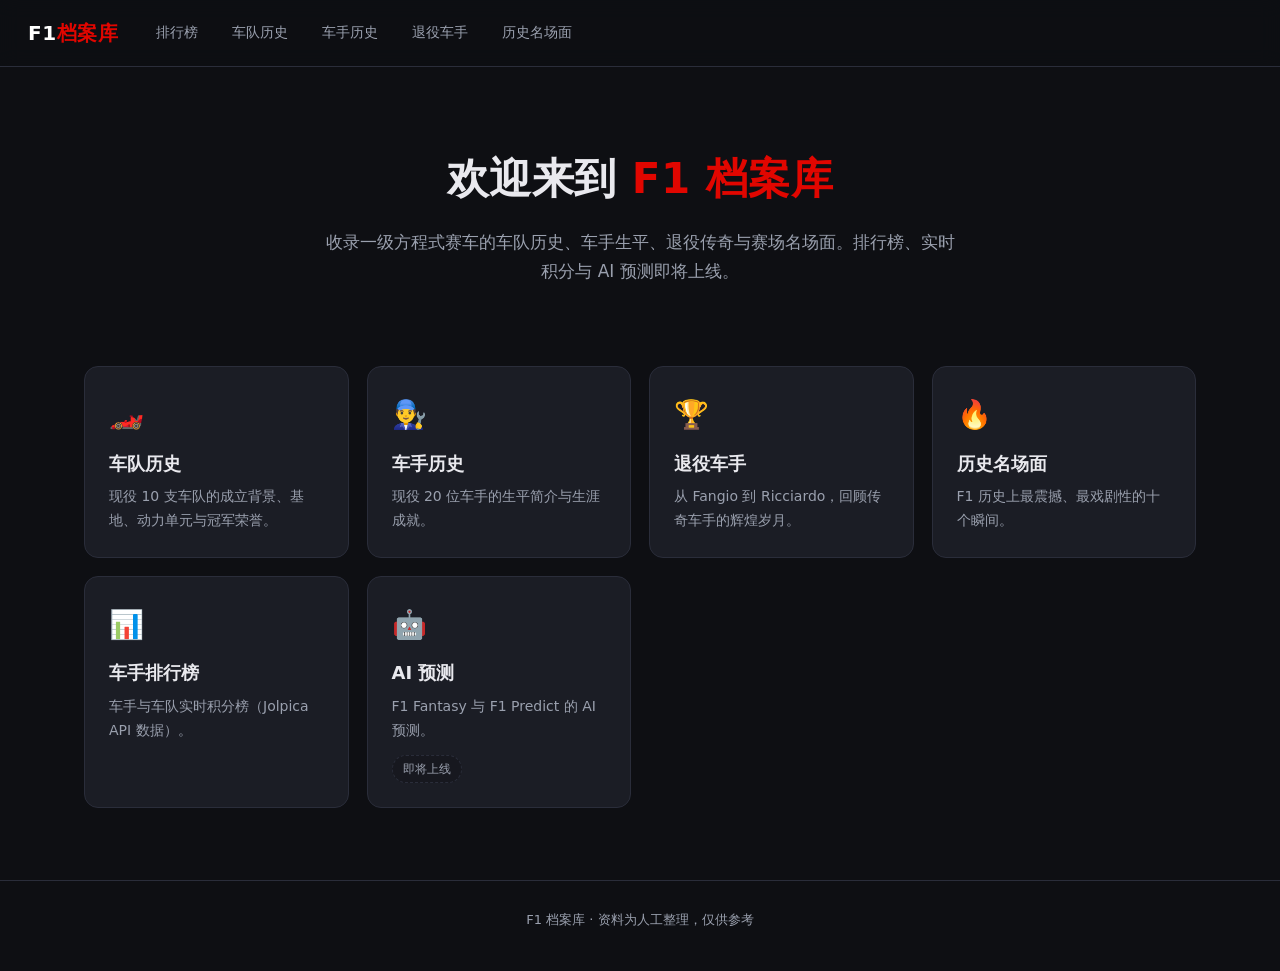
==== index.html @ 52dd03fd "建立 F1 档案库网站：车队/车手历史、退役车手、历史名场面、排行榜与积分 Co-authored-by: Copilot <223556219+Copilot@users.noreply.githu" ====
<!DOCTYPE html>
<html lang="zh-Hant">
<head>
  <meta charset="UTF-8">
  <meta name="viewport" content="width=device-width, initial-scale=1.0">
  <title>F1 档案库</title>
  <link rel="stylesheet" href="css/style.css">
</head>
<body>
  <header class="site-header">
    <a class="brand" href="index.html">F1<span>档案库</span></a>
    <nav class="site-nav">
      <a href="standings.html">排行榜</a>
      <a href="teams.html">车队历史</a>
      <a href="drivers.html">车手历史</a>
      <a href="retired.html">退役车手</a>
      <a href="moments.html">历史名场面</a>
    </nav>
  </header>

  <main>
    <section class="hero">
      <h1>欢迎来到 <span class="red">F1 档案库</span></h1>
      <p>收录一级方程式赛车的车队历史、车手生平、退役传奇与赛场名场面。排行榜、实时积分与 AI 预测即将上线。</p>
    </section>

    <section class="container">
      <div class="home-grid">
        <a class="home-card" href="teams.html">
          <div class="icon">🏎️</div>
          <h3>车队历史</h3>
          <p>现役 10 支车队的成立背景、基地、动力单元与冠军荣誉。</p>
        </a>
        <a class="home-card" href="drivers.html">
          <div class="icon">👨‍🔧</div>
          <h3>车手历史</h3>
          <p>现役 20 位车手的生平简介与生涯成就。</p>
        </a>
        <a class="home-card" href="retired.html">
          <div class="icon">🏆</div>
          <h3>退役车手</h3>
          <p>从 Fangio 到 Ricciardo，回顾传奇车手的辉煌岁月。</p>
        </a>
        <a class="home-card" href="moments.html">
          <div class="icon">🔥</div>
          <h3>历史名场面</h3>
          <p>F1 历史上最震撼、最戏剧性的十个瞬间。</p>
        </a>
        <a class="home-card" href="standings.html">
          <div class="icon">📊</div>
          <h3>车手排行榜</h3>
          <p>车手与车队实时积分榜（Jolpica API 数据）。</p>
        </a>
        <div class="home-card">
          <div class="icon">🤖</div>
          <h3>AI 预测</h3>
          <p>F1 Fantasy 与 F1 Predict 的 AI 预测。</p>
          <span class="soon">即将上线</span>
        </div>
      </div>
    </section>
  </main>

  <footer>F1 档案库 · 资料为人工整理，仅供参考</footer>
</body>
</html>
---- css/style.css ----
/* ============ F1 档案库 —— 全局样式 ============ */
:root {
  --bg: #0e0f13;
  --bg-soft: #17181f;
  --card: #1b1d25;
  --card-hover: #222530;
  --border: #2a2d3a;
  --text: #e9e9ee;
  --text-dim: #9aa0ae;
  --accent: #e10600;      /* F1 红 */
  --accent-soft: rgba(225, 6, 0, 0.12);
  --radius: 14px;
}

* { box-sizing: border-box; margin: 0; padding: 0; }

html { scroll-behavior: smooth; }

body {
  font-family: "Segoe UI", "Microsoft JhengHei", "PingFang TC", "Noto Sans TC", system-ui, sans-serif;
  background: var(--bg);
  color: var(--text);
  line-height: 1.7;
  -webkit-font-smoothing: antialiased;
}

a { color: inherit; text-decoration: none; }

/* ---------- 顶部导航 ---------- */
.site-header {
  position: sticky;
  top: 0;
  z-index: 50;
  display: flex;
  align-items: center;
  gap: 24px;
  flex-wrap: wrap;
  padding: 14px 28px;
  background: rgba(14, 15, 19, 0.85);
  backdrop-filter: blur(10px);
  border-bottom: 1px solid var(--border);
}
.brand {
  font-size: 20px;
  font-weight: 800;
  letter-spacing: 0.5px;
  color: #fff;
}
.brand span { color: var(--accent); }
.site-nav { display: flex; gap: 6px; flex-wrap: wrap; }
.site-nav a {
  padding: 7px 14px;
  border-radius: 999px;
  font-size: 14px;
  color: var(--text-dim);
  transition: all .15s ease;
}
.site-nav a:hover { color: #fff; background: var(--bg-soft); }
.site-nav a.active { color: #fff; background: var(--accent-soft); }

/* ---------- 布局容器 ---------- */
.container { max-width: 1160px; margin: 0 auto; padding: 32px 24px 72px; }

.page-head { margin-bottom: 28px; }
.page-head h1 {
  font-size: 30px;
  font-weight: 800;
  margin-bottom: 8px;
  letter-spacing: 0.3px;
}
.page-head p { color: var(--text-dim); max-width: 760px; }

.breadcrumb { font-size: 13px; color: var(--text-dim); margin-bottom: 14px; }
.breadcrumb a:hover { color: var(--accent); }

/* ---------- 卡片网格 ---------- */
.grid {
  display: grid;
  grid-template-columns: repeat(auto-fill, minmax(290px, 1fr));
  gap: 18px;
}

.card {
  display: flex;
  flex-direction: column;
  gap: 8px;
  background: var(--card);
  border: 1px solid var(--border);
  border-radius: var(--radius);
  padding: 20px;
  transition: transform .15s ease, border-color .15s ease, background .15s ease;
  position: relative;
  overflow: hidden;
}
.card::before {
  content: "";
  position: absolute;
  left: 0; top: 0; bottom: 0;
  width: 4px;
  background: var(--accent, var(--accent));
}
.card:hover {
  transform: translateY(-3px);
  border-color: #3a3e4e;
  background: var(--card-hover);
}
.card h3 { font-size: 19px; font-weight: 700; padding-left: 8px; }
.card .sub { color: var(--text-dim); font-size: 13.5px; padding-left: 8px; }
.card .row { font-size: 14px; color: var(--text); padding-left: 8px; }
.card .row b { color: var(--text-dim); font-weight: 600; }
.card .tag { font-size: 12px; color: var(--text-dim); padding-left: 8px; }

.badge {
  display: inline-block;
  padding: 2px 10px;
  border-radius: 999px;
  font-size: 12px;
  background: var(--accent-soft);
  color: #ff6a66;
  align-self: flex-start;
  margin-left: 8px;
}

/* 车手号码 */
.driver-number {
  font-size: 12px;
  font-weight: 800;
  color: var(--accent);
  letter-spacing: 1px;
  padding-left: 8px;
}

/* ---------- 详情页 ---------- */
.detail-card {
  background: var(--card);
  border: 1px solid var(--border);
  border-radius: var(--radius);
  overflow: hidden;
}
.detail-hero {
  padding: 34px 32px 26px;
  border-bottom: 1px solid var(--border);
  background:
    linear-gradient(135deg, var(--accent-soft), transparent 55%),
    var(--bg-soft);
}
.detail-hero h1 { font-size: 32px; font-weight: 800; }
.detail-hero .hero-sub { color: var(--text-dim); margin-top: 6px; font-size: 15px; }
.detail-body { padding: 28px 32px 34px; }
.detail-body p { margin-bottom: 16px; }
.detail-body .section-title {
  font-size: 13px;
  text-transform: uppercase;
  letter-spacing: 1px;
  color: var(--text-dim);
  margin: 22px 0 10px;
  font-weight: 700;
}

.kv {
  display: grid;
  grid-template-columns: repeat(auto-fill, minmax(220px, 1fr));
  gap: 12px;
  margin-top: 6px;
}
.kv .item {
  background: var(--bg-soft);
  border: 1px solid var(--border);
  border-radius: 10px;
  padding: 12px 16px;
}
.kv .item .k { font-size: 12px; color: var(--text-dim); }
.kv .item .v { font-size: 15px; font-weight: 600; margin-top: 2px; }

.chip-list { display: flex; flex-wrap: wrap; gap: 8px; }
.chip {
  padding: 5px 14px;
  border-radius: 999px;
  font-size: 13.5px;
  background: var(--bg-soft);
  border: 1px solid var(--border);
}

.back-link {
  display: inline-block;
  margin-bottom: 18px;
  font-size: 14px;
  color: var(--text-dim);
}
.back-link:hover { color: var(--accent); }

/* ---------- 名场面卡片（列表页直接展示全文） ---------- */
.moment-card {
  background: var(--card);
  border: 1px solid var(--border);
  border-radius: var(--radius);
  padding: 24px 26px;
  margin-bottom: 18px;
}
.moment-card .year {
  font-size: 13px;
  font-weight: 700;
  color: var(--accent);
  letter-spacing: 1px;
}
.moment-card h2 { font-size: 21px; font-weight: 700; margin: 4px 0 6px; }
.moment-card .event { font-size: 13.5px; color: var(--text-dim); margin-bottom: 12px; }
.moment-card .summary { font-size: 15px; }
.moment-card .significance {
  margin-top: 12px;
  padding: 12px 16px;
  background: var(--accent-soft);
  border-left: 3px solid var(--accent);
  border-radius: 6px;
  font-size: 14px;
}

/* ---------- 首页 Hero ---------- */
.hero {
  padding: 76px 24px 48px;
  text-align: center;
}
.hero h1 {
  font-size: 42px;
  font-weight: 900;
  letter-spacing: 0.5px;
}
.hero h1 .red { color: var(--accent); }
.hero p {
  color: var(--text-dim);
  font-size: 17px;
  margin-top: 14px;
  max-width: 640px;
  margin-left: auto;
  margin-right: auto;
}

.home-grid {
  display: grid;
  grid-template-columns: repeat(auto-fill, minmax(250px, 1fr));
  gap: 18px;
}
.home-card {
  background: var(--card);
  border: 1px solid var(--border);
  border-radius: var(--radius);
  padding: 24px;
  transition: transform .15s ease, border-color .15s ease;
  display: block;
}
.home-card:hover { transform: translateY(-3px); border-color: var(--accent); }
.home-card .icon { font-size: 28px; }
.home-card h3 { font-size: 18px; font-weight: 700; margin: 10px 0 6px; }
.home-card p { color: var(--text-dim); font-size: 14px; }
.home-card .soon {
  display: inline-block;
  margin-top: 12px;
  font-size: 12px;
  padding: 3px 10px;
  border-radius: 999px;
  background: var(--bg-soft);
  color: var(--text-dim);
  border: 1px dashed var(--border);
}

footer {
  text-align: center;
  color: var(--text-dim);
  font-size: 13px;
  padding: 28px 20px 40px;
  border-top: 1px solid var(--border);
}

@media (max-width: 560px) {
  .hero h1 { font-size: 30px; }
  .site-header { padding: 12px 16px; }
  .container { padding: 22px 16px 56px; }
}

/* ---------- 排行榜 / 积分 ---------- */
.standings-tabs { display: flex; gap: 10px; margin-bottom: 16px; }
.tab {
  padding: 10px 22px;
  border-radius: 999px;
  border: 1px solid var(--border);
  background: var(--card);
  color: var(--text-dim);
  cursor: pointer;
  font-size: 15px;
  font-weight: 600;
  transition: all .15s ease;
}
.tab:hover { color: #fff; border-color: #3a3e4e; }
.tab.active { background: var(--accent); color: #fff; border-color: var(--accent); }

.standings-meta {
  display: flex;
  align-items: center;
  gap: 16px;
  flex-wrap: wrap;
  color: var(--text-dim);
  font-size: 13.5px;
  margin-bottom: 14px;
}
.standings-meta #updated { margin-left: auto; }

.btn {
  padding: 8px 18px;
  border-radius: 999px;
  border: 1px solid var(--border);
  background: var(--card);
  color: var(--text);
  cursor: pointer;
  font-size: 13.5px;
  font-weight: 600;
  transition: all .15s ease;
}
.btn:hover { border-color: var(--accent); color: #fff; }

.table-wrap {
  overflow-x: auto;
  background: var(--card);
  border: 1px solid var(--border);
  border-radius: var(--radius);
}
table { width: 100%; border-collapse: collapse; min-width: 560px; }
thead th {
  background: var(--bg-soft);
  color: var(--text-dim);
  font-size: 12.5px;
  font-weight: 700;
  text-transform: uppercase;
  letter-spacing: 1px;
  padding: 13px 16px;
  text-align: left;
}
tbody td { padding: 13px 16px; font-size: 14.5px; border-top: 1px solid var(--border); }
tbody tr:hover { background: var(--card-hover); }

.pos { font-weight: 800; width: 52px; color: var(--text-dim); }
.pos-1 { color: #f5c542; }
.pos-2 { color: #c0c8d4; }
.pos-3 { color: #d48a52; }
.num { text-align: right; }
.pts { font-weight: 800; color: #ff6a66; }
.num-badge { font-size: 12px; color: var(--text-dim); margin-left: 6px; }
.loading { text-align: center; color: var(--text-dim); padding: 32px 0; }
.error-box {
  background: var(--accent-soft);
  border: 1px solid var(--accent);
  border-radius: 10px;
  padding: 16px 20px;
  color: #ff6a66;
  margin-top: 14px;
}
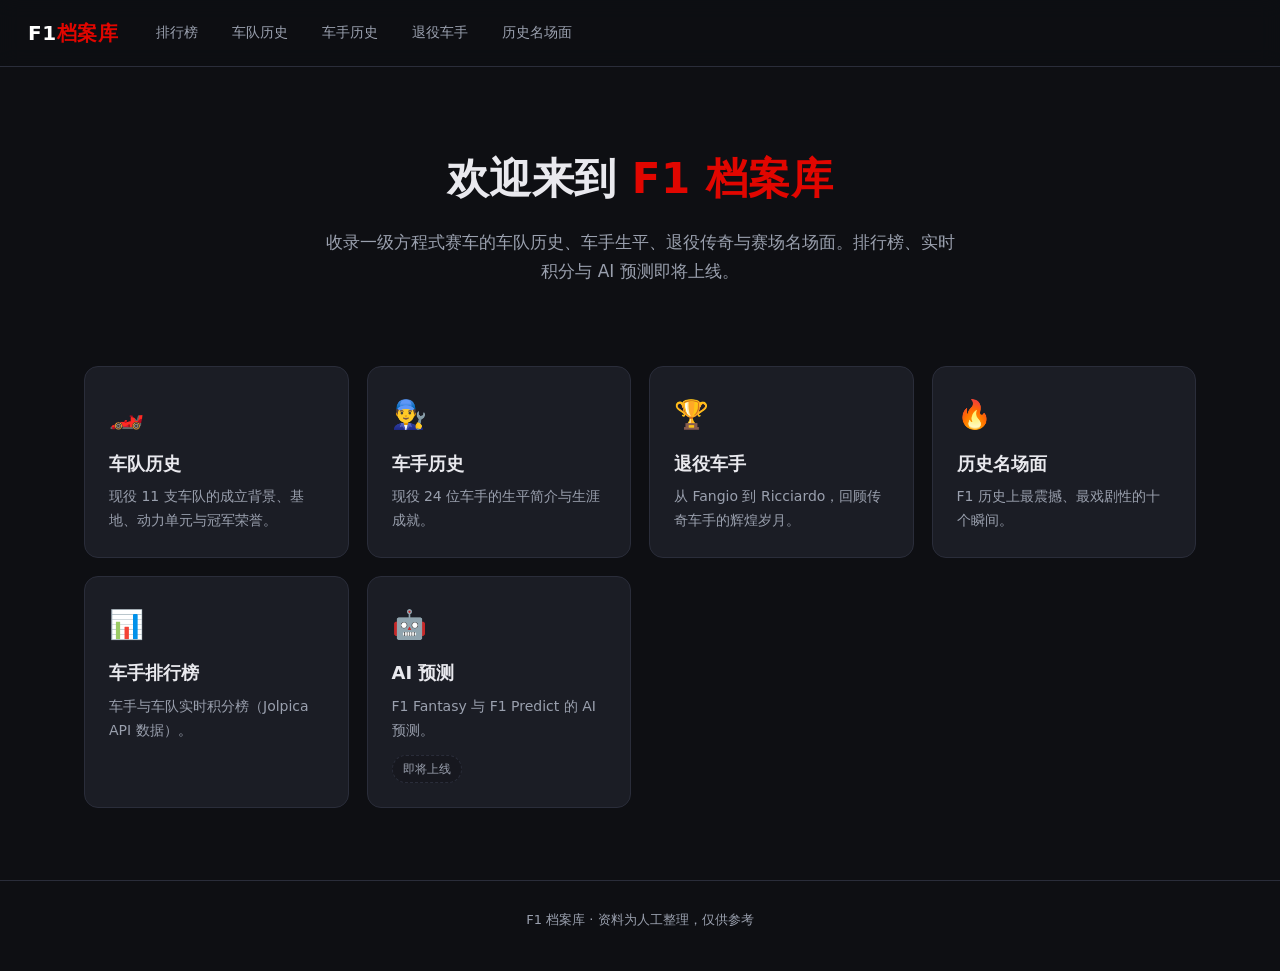
==== commit 14743da2: "补齐车手名单至 24 人并完善个人资讯，更新 2026 赛季车队阵容（Audi、Cadillac） Co-authored-by: Copilot <223556219+Copilot@users.n" ====
--- a/index.html
+++ b/index.html
@@ -29,12 +29,12 @@
         <a class="home-card" href="teams.html">
           <div class="icon">🏎️</div>
           <h3>车队历史</h3>
-          <p>现役 10 支车队的成立背景、基地、动力单元与冠军荣誉。</p>
+          <p>现役 11 支车队的成立背景、基地、动力单元与冠军荣誉。</p>
         </a>
         <a class="home-card" href="drivers.html">
           <div class="icon">👨‍🔧</div>
           <h3>车手历史</h3>
-          <p>现役 20 位车手的生平简介与生涯成就。</p>
+          <p>现役 24 位车手的生平简介与生涯成就。</p>
         </a>
         <a class="home-card" href="retired.html">
           <div class="icon">🏆</div>
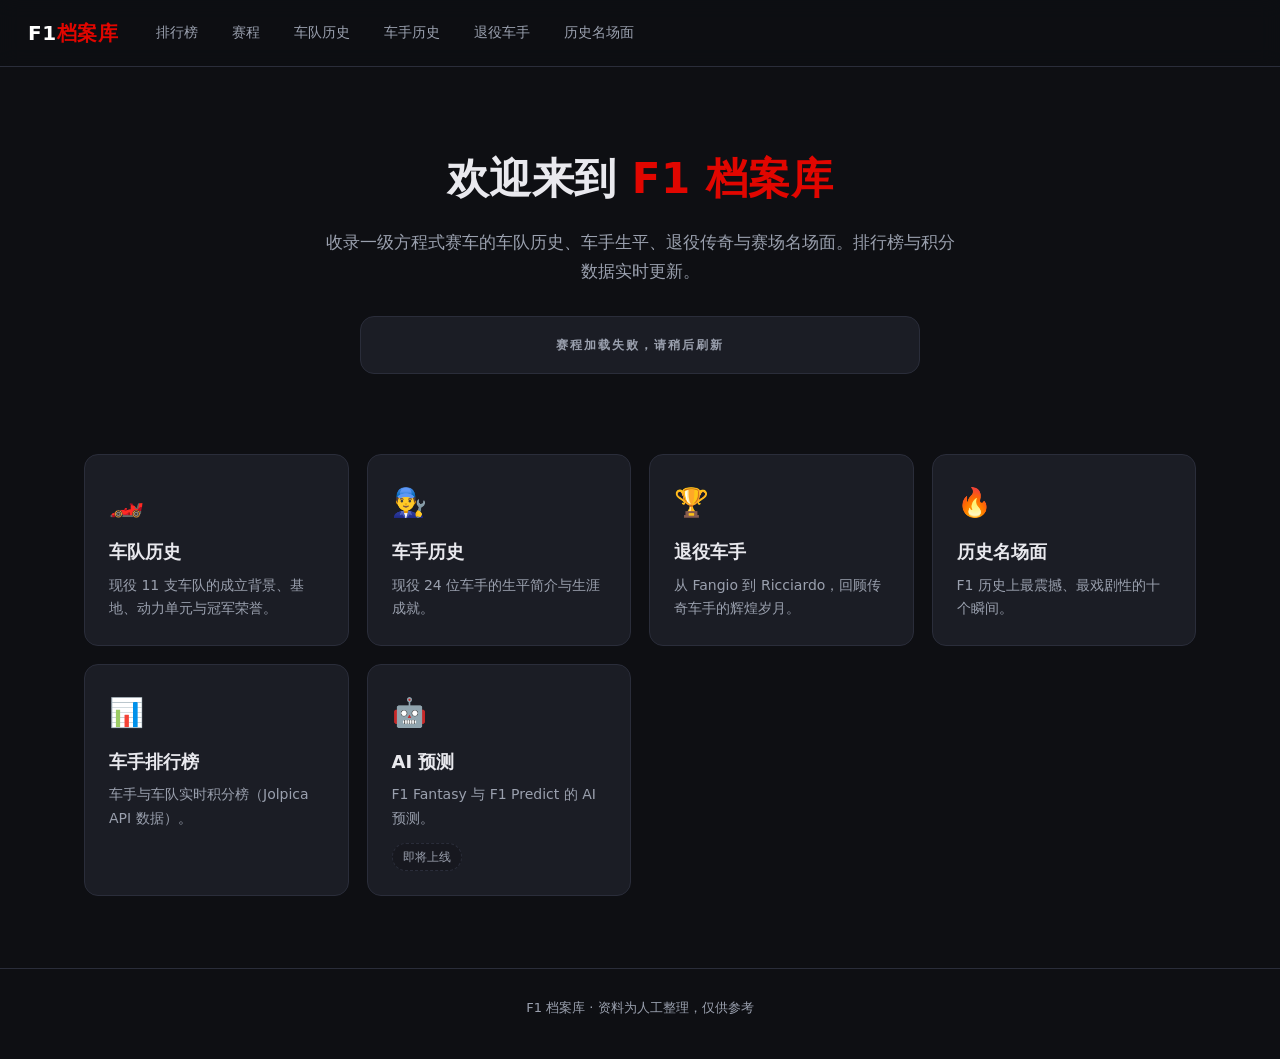
==== commit 1e453253: "新增赛程与结果页、首页倒计时、排行榜名次变化与分差、搜索框、详情页互链、回到顶部按钮 Co-authored-by: Copilot <223556219+Copilot@users.noreply." ====
--- a/index.html
+++ b/index.html
@@ -11,6 +11,7 @@
     <a class="brand" href="index.html">F1<span>档案库</span></a>
     <nav class="site-nav">
       <a href="standings.html">排行榜</a>
+      <a href="schedule.html">赛程</a>
       <a href="teams.html">车队历史</a>
       <a href="drivers.html">车手历史</a>
       <a href="retired.html">退役车手</a>
@@ -21,7 +22,8 @@
   <main>
     <section class="hero">
       <h1>欢迎来到 <span class="red">F1 档案库</span></h1>
-      <p>收录一级方程式赛车的车队历史、车手生平、退役传奇与赛场名场面。排行榜、实时积分与 AI 预测即将上线。</p>
+      <p>收录一级方程式赛车的车队历史、车手生平、退役传奇与赛场名场面。排行榜与积分数据实时更新。</p>
+      <div class="countdown-box" id="countdown"><span class="cd-label">加载赛程中…</span></div>
     </section>
 
     <section class="container">
@@ -62,5 +64,7 @@
   </main>
 
   <footer>F1 档案库 · 资料为人工整理，仅供参考</footer>
+  <script src="js/common.js"></script>
+  <script src="js/countdown.js"></script>
 </body>
 </html>
--- a/css/style.css
+++ b/css/style.css
@@ -353,3 +353,168 @@
   color: #ff6a66;
   margin-top: 14px;
 }
+
+/* ---------- 车队图标 / 车手照片 ---------- */
+.card-head {
+  display: flex;
+  align-items: center;
+  gap: 12px;
+  margin-bottom: 6px;
+}
+.card-head-text { min-width: 0; }
+.card-head h3 { padding-left: 0; }
+.card-head .badge,
+.card-head .driver-number { padding-left: 0; margin-left: 0; }
+
+.logo-wrap {
+  position: relative;
+  flex-shrink: 0;
+  border-radius: 50%;
+  overflow: hidden;
+  box-shadow: 0 2px 8px rgba(0, 0, 0, 0.35);
+}
+.logo-wrap.sm { width: 48px; height: 48px; }
+.logo-wrap.lg { width: 78px; height: 78px; }
+
+.logo-badge {
+  position: absolute;
+  inset: 0;
+  display: flex;
+  align-items: center;
+  justify-content: center;
+  background: var(--accent, #3a3e4e);
+  background-image: linear-gradient(145deg, rgba(255, 255, 255, 0.22), rgba(0, 0, 0, 0.26));
+  color: #fff;
+  font-weight: 800;
+  letter-spacing: 0.5px;
+  border-radius: 50%;
+  text-shadow: 0 1px 3px rgba(0, 0, 0, 0.4);
+  box-shadow: inset 0 0 0 2px rgba(255, 255, 255, 0.25);
+}
+.logo-wrap.sm .logo-badge { font-size: 15px; }
+.logo-wrap.lg .logo-badge { font-size: 24px; }
+
+.logo-img {
+  position: absolute;
+  inset: 0;
+  width: 100%;
+  height: 100%;
+  border-radius: 50%;
+  background: #fff;
+}
+.contain-img { object-fit: contain; padding: 4px; }
+.cover-img { object-fit: cover; background: #2a2d3a; }
+
+.hero-flex {
+  display: flex;
+  align-items: center;
+  gap: 20px;
+}
+.hero-flex h1 { margin: 0; }
+.hero-flex .hero-sub { margin-top: 6px; }
+
+@media (max-width: 560px) {
+  .hero-flex { gap: 14px; }
+  .logo-wrap.lg { width: 60px; height: 60px; }
+  .logo-wrap.lg .logo-badge { font-size: 18px; }
+}
+
+/* ---------- 搜索框 ---------- */
+.search-box {
+  width: 100%;
+  max-width: 380px;
+  padding: 11px 18px;
+  margin-bottom: 20px;
+  border-radius: 999px;
+  border: 1px solid var(--border);
+  background: var(--card);
+  color: var(--text);
+  font-size: 14.5px;
+  outline: none;
+  transition: border-color .15s ease;
+}
+.search-box:focus { border-color: var(--accent); }
+.search-box::placeholder { color: var(--text-dim); }
+
+/* ---------- 首页倒计时 ---------- */
+.countdown-box {
+  margin: 30px auto 0;
+  max-width: 560px;
+  display: flex;
+  flex-direction: column;
+  gap: 4px;
+  background: var(--card);
+  border: 1px solid var(--border);
+  border-radius: var(--radius);
+  padding: 18px 24px;
+  text-align: center;
+}
+.cd-label {
+  font-size: 12px;
+  text-transform: uppercase;
+  letter-spacing: 2px;
+  color: var(--text-dim);
+  font-weight: 700;
+}
+.cd-race { font-size: 19px; font-weight: 800; }
+.cd-days { font-size: 15px; color: var(--accent); font-weight: 700; }
+.cd-days b { font-size: 22px; }
+.cd-date { font-size: 13px; color: var(--text-dim); }
+
+/* ---------- 排行榜：名次变化箭头 + 分差 ---------- */
+.arrow { font-size: 11px; margin-left: 4px; white-space: nowrap; }
+.arrow.up { color: #3ddc7b; }
+.arrow.down { color: #ff6a66; }
+.arrow.flat { color: var(--text-dim); }
+.gap {
+  font-size: 12px;
+  color: var(--text-dim);
+  font-weight: 400;
+}
+.gap.lead {
+  color: #f5c542;
+  font-weight: 700;
+  background: rgba(245, 197, 66, 0.12);
+  padding: 2px 8px;
+  border-radius: 999px;
+}
+
+/* ---------- 赛程表 ---------- */
+.results-line { display: flex; gap: 10px; flex-wrap: wrap; }
+.results-line .p1 { color: #f5c542; font-weight: 700; }
+.results-line .p2 { color: #c0c8d4; font-weight: 700; }
+.results-line .p3 { color: #d48a52; font-weight: 700; }
+.upcoming { color: var(--text-dim); font-size: 13.5px; }
+tr.race-today td { background: var(--accent-soft); }
+tr.race-today .race-name { color: #ff6a66; }
+
+/* ---------- 详情页互链 ---------- */
+.detail-link { color: #ff6a66; font-weight: 600; }
+.detail-link:hover { text-decoration: underline; }
+
+/* ---------- 回到顶部按钮 ---------- */
+.back-top {
+  position: fixed;
+  right: 22px;
+  bottom: 26px;
+  z-index: 90;
+  width: 44px;
+  height: 44px;
+  border-radius: 50%;
+  border: 1px solid var(--border);
+  background: var(--card);
+  color: #fff;
+  font-size: 20px;
+  cursor: pointer;
+  opacity: 0;
+  pointer-events: none;
+  transform: translateY(8px);
+  transition: opacity .2s ease, transform .2s ease;
+  box-shadow: 0 4px 14px rgba(0, 0, 0, 0.4);
+}
+.back-top.show {
+  opacity: 1;
+  pointer-events: auto;
+  transform: translateY(0);
+}
+.back-top:hover { border-color: var(--accent); color: var(--accent); }
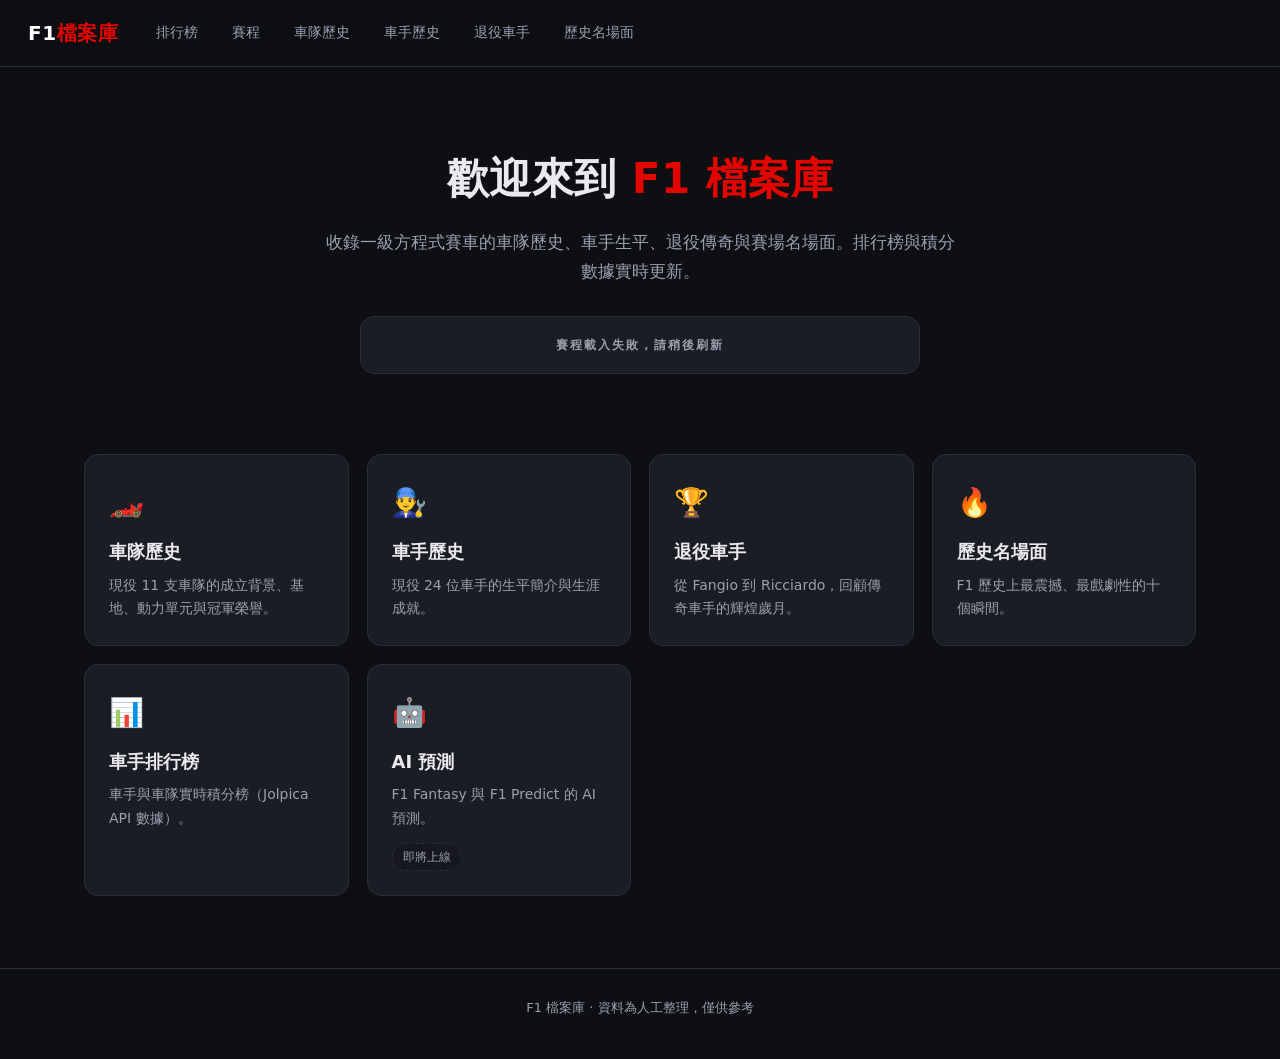
==== commit 64531951: "全站简体字统一转换为繁体（台湾正体），修正用词与异体字 Co-authored-by: Copilot <223556219+Copilot@users.noreply.github.com>" ====
--- a/index.html
+++ b/index.html
@@ -3,68 +3,69 @@
 <head>
   <meta charset="UTF-8">
   <meta name="viewport" content="width=device-width, initial-scale=1.0">
-  <title>F1 档案库</title>
+  <title>F1 檔案庫</title>
   <link rel="stylesheet" href="css/style.css">
 </head>
 <body>
   <header class="site-header">
-    <a class="brand" href="index.html">F1<span>档案库</span></a>
+    <a class="brand" href="index.html">F1<span>檔案庫</span></a>
     <nav class="site-nav">
       <a href="standings.html">排行榜</a>
-      <a href="schedule.html">赛程</a>
-      <a href="teams.html">车队历史</a>
-      <a href="drivers.html">车手历史</a>
-      <a href="retired.html">退役车手</a>
-      <a href="moments.html">历史名场面</a>
+      <a href="schedule.html">賽程</a>
+      <a href="teams.html">車隊歷史</a>
+      <a href="drivers.html">車手歷史</a>
+      <a href="retired.html">退役車手</a>
+      <a href="moments.html">歷史名場面</a>
     </nav>
   </header>
 
   <main>
     <section class="hero">
-      <h1>欢迎来到 <span class="red">F1 档案库</span></h1>
-      <p>收录一级方程式赛车的车队历史、车手生平、退役传奇与赛场名场面。排行榜与积分数据实时更新。</p>
-      <div class="countdown-box" id="countdown"><span class="cd-label">加载赛程中…</span></div>
+      <h1>歡迎來到 <span class="red">F1 檔案庫</span></h1>
+      <p>收錄一級方程式賽車的車隊歷史、車手生平、退役傳奇與賽場名場面。排行榜與積分數據實時更新。</p>
+      <div class="countdown-box" id="countdown"><span class="cd-label">載入賽程中…</span></div>
     </section>
 
     <section class="container">
       <div class="home-grid">
         <a class="home-card" href="teams.html">
           <div class="icon">🏎️</div>
-          <h3>车队历史</h3>
-          <p>现役 11 支车队的成立背景、基地、动力单元与冠军荣誉。</p>
+          <h3>車隊歷史</h3>
+          <p>現役 11 支車隊的成立背景、基地、動力單元與冠軍榮譽。</p>
         </a>
         <a class="home-card" href="drivers.html">
           <div class="icon">👨‍🔧</div>
-          <h3>车手历史</h3>
-          <p>现役 24 位车手的生平简介与生涯成就。</p>
+          <h3>車手歷史</h3>
+          <p>現役 24 位車手的生平簡介與生涯成就。</p>
         </a>
         <a class="home-card" href="retired.html">
           <div class="icon">🏆</div>
-          <h3>退役车手</h3>
-          <p>从 Fangio 到 Ricciardo，回顾传奇车手的辉煌岁月。</p>
+          <h3>退役車手</h3>
+          <p>從 Fangio 到 Ricciardo，回顧傳奇車手的輝煌歲月。</p>
         </a>
         <a class="home-card" href="moments.html">
           <div class="icon">🔥</div>
-          <h3>历史名场面</h3>
-          <p>F1 历史上最震撼、最戏剧性的十个瞬间。</p>
+          <h3>歷史名場面</h3>
+          <p>F1 歷史上最震撼、最戲劇性的十個瞬間。</p>
         </a>
         <a class="home-card" href="standings.html">
           <div class="icon">📊</div>
-          <h3>车手排行榜</h3>
-          <p>车手与车队实时积分榜（Jolpica API 数据）。</p>
+          <h3>車手排行榜</h3>
+          <p>車手與車隊實時積分榜（Jolpica API 數據）。</p>
         </a>
         <div class="home-card">
           <div class="icon">🤖</div>
-          <h3>AI 预测</h3>
-          <p>F1 Fantasy 与 F1 Predict 的 AI 预测。</p>
-          <span class="soon">即将上线</span>
+          <h3>AI 預測</h3>
+          <p>F1 Fantasy 與 F1 Predict 的 AI 預測。</p>
+          <span class="soon">即將上線</span>
         </div>
       </div>
     </section>
   </main>
 
-  <footer>F1 档案库 · 资料为人工整理，仅供参考</footer>
+  <footer>F1 檔案庫 · 資料為人工整理，僅供參考</footer>
   <script src="js/common.js"></script>
+  <script src="js/i18n.js"></script>
   <script src="js/countdown.js"></script>
 </body>
 </html>
--- a/css/style.css
+++ b/css/style.css
@@ -1,4 +1,4 @@
-/* ============ F1 档案库 —— 全局样式 ============ */
+/* ============ F1 檔案庫 —— 全局樣式 ============ */
 :root {
   --bg: #0e0f13;
   --bg-soft: #17181f;
@@ -7,7 +7,7 @@
   --border: #2a2d3a;
   --text: #e9e9ee;
   --text-dim: #9aa0ae;
-  --accent: #e10600;      /* F1 红 */
+  --accent: #e10600;      /* F1 紅 */
   --accent-soft: rgba(225, 6, 0, 0.12);
   --radius: 14px;
 }
@@ -17,7 +17,8 @@
 html { scroll-behavior: smooth; }
 
 body {
-  font-family: "Segoe UI", "Microsoft JhengHei", "PingFang TC", "Noto Sans TC", system-ui, sans-serif;
+  font-family: "Noto Sans TC", "Microsoft JhengHei", "微軟正黑體", "PingFang TC",
+    "Heiti TC", "Segoe UI", system-ui, sans-serif;
   background: var(--bg);
   color: var(--text);
   line-height: 1.7;
@@ -26,7 +27,7 @@
 
 a { color: inherit; text-decoration: none; }
 
-/* ---------- 顶部导航 ---------- */
+/* ---------- 頂部導航 ---------- */
 .site-header {
   position: sticky;
   top: 0;
@@ -58,7 +59,7 @@
 .site-nav a:hover { color: #fff; background: var(--bg-soft); }
 .site-nav a.active { color: #fff; background: var(--accent-soft); }
 
-/* ---------- 布局容器 ---------- */
+/* ---------- 佈局容器 ---------- */
 .container { max-width: 1160px; margin: 0 auto; padding: 32px 24px 72px; }
 
 .page-head { margin-bottom: 28px; }
@@ -73,7 +74,7 @@
 .breadcrumb { font-size: 13px; color: var(--text-dim); margin-bottom: 14px; }
 .breadcrumb a:hover { color: var(--accent); }
 
-/* ---------- 卡片网格 ---------- */
+/* ---------- 卡片網格 ---------- */
 .grid {
   display: grid;
   grid-template-columns: repeat(auto-fill, minmax(290px, 1fr));
@@ -121,7 +122,7 @@
   margin-left: 8px;
 }
 
-/* 车手号码 */
+/* 車手號碼 */
 .driver-number {
   font-size: 12px;
   font-weight: 800;
@@ -130,7 +131,7 @@
   padding-left: 8px;
 }
 
-/* ---------- 详情页 ---------- */
+/* ---------- 詳情頁 ---------- */
 .detail-card {
   background: var(--card);
   border: 1px solid var(--border);
@@ -189,7 +190,7 @@
 }
 .back-link:hover { color: var(--accent); }
 
-/* ---------- 名场面卡片（列表页直接展示全文） ---------- */
+/* ---------- 名場面卡片（列表頁直接展示全文） ---------- */
 .moment-card {
   background: var(--card);
   border: 1px solid var(--border);
@@ -215,7 +216,7 @@
   font-size: 14px;
 }
 
-/* ---------- 首页 Hero ---------- */
+/* ---------- 首頁 Hero ---------- */
 .hero {
   padding: 76px 24px 48px;
   text-align: center;
@@ -277,7 +278,7 @@
   .container { padding: 22px 16px 56px; }
 }
 
-/* ---------- 排行榜 / 积分 ---------- */
+/* ---------- 排行榜 / 積分 ---------- */
 .standings-tabs { display: flex; gap: 10px; margin-bottom: 16px; }
 .tab {
   padding: 10px 22px;
@@ -354,7 +355,7 @@
   margin-top: 14px;
 }
 
-/* ---------- 车队图标 / 车手照片 ---------- */
+/* ---------- 車隊圖標 / 車手照片 ---------- */
 .card-head {
   display: flex;
   align-items: center;
@@ -436,7 +437,7 @@
 .search-box:focus { border-color: var(--accent); }
 .search-box::placeholder { color: var(--text-dim); }
 
-/* ---------- 首页倒计时 ---------- */
+/* ---------- 首頁倒計時 ---------- */
 .countdown-box {
   margin: 30px auto 0;
   max-width: 560px;
@@ -461,7 +462,7 @@
 .cd-days b { font-size: 22px; }
 .cd-date { font-size: 13px; color: var(--text-dim); }
 
-/* ---------- 排行榜：名次变化箭头 + 分差 ---------- */
+/* ---------- 排行榜：名次變化箭頭 + 分差 ---------- */
 .arrow { font-size: 11px; margin-left: 4px; white-space: nowrap; }
 .arrow.up { color: #3ddc7b; }
 .arrow.down { color: #ff6a66; }
@@ -479,7 +480,7 @@
   border-radius: 999px;
 }
 
-/* ---------- 赛程表 ---------- */
+/* ---------- 賽程表 ---------- */
 .results-line { display: flex; gap: 10px; flex-wrap: wrap; }
 .results-line .p1 { color: #f5c542; font-weight: 700; }
 .results-line .p2 { color: #c0c8d4; font-weight: 700; }
@@ -488,11 +489,19 @@
 tr.race-today td { background: var(--accent-soft); }
 tr.race-today .race-name { color: #ff6a66; }
 
-/* ---------- 详情页互链 ---------- */
+/* ---------- 詳情頁互鏈 ---------- */
 .detail-link { color: #ff6a66; font-weight: 600; }
 .detail-link:hover { text-decoration: underline; }
 
-/* ---------- 回到顶部按钮 ---------- */
+/* ---------- 中文譯名 ---------- */
+.zh {
+  color: var(--text-dim);
+  font-weight: 500;
+  font-size: 0.78em;
+  letter-spacing: 0;
+}
+
+/* ---------- 回到頂部按鈕 ---------- */
 .back-top {
   position: fixed;
   right: 22px;
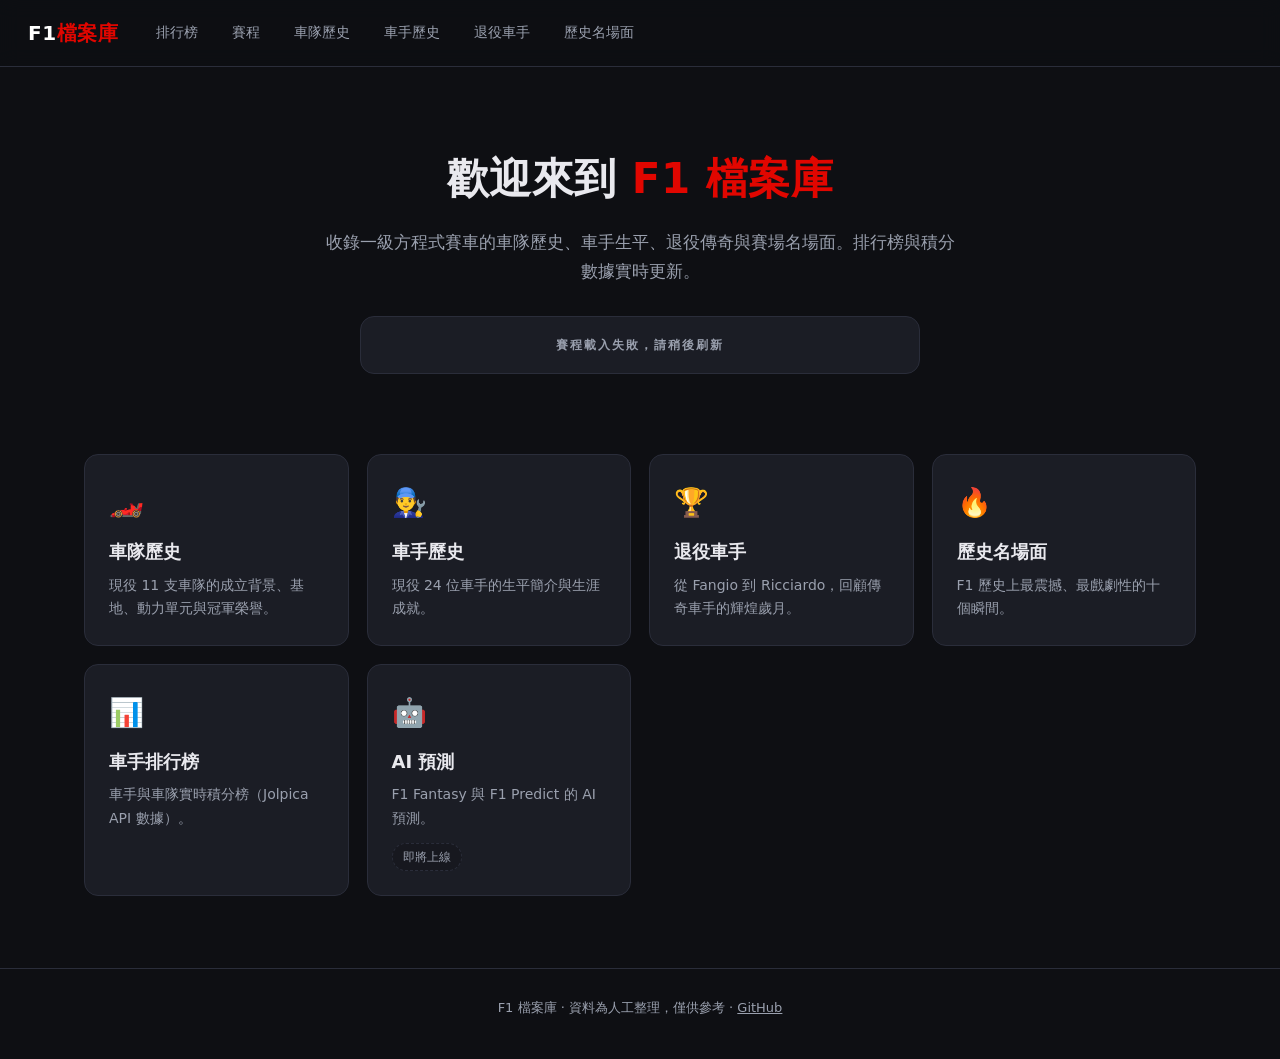
==== commit 77120175: "优化：API 数据加入本地缓存减少请求、自动刷新间隔调整、名场面页加搜索、页脚加 GitHub 链接、移动端导航优化、修正音译字 Co-authored-by: Copilot <223556219+" ====
--- a/index.html
+++ b/index.html
@@ -63,7 +63,7 @@
     </section>
   </main>
 
-  <footer>F1 檔案庫 · 資料為人工整理，僅供參考</footer>
+  <footer>F1 檔案庫 · 資料為人工整理，僅供參考 · <a href="https://github.com/Yun961127/F1-work" target="_blank" rel="noopener">GitHub</a></footer>
   <script src="js/common.js"></script>
   <script src="js/i18n.js"></script>
   <script src="js/countdown.js"></script>
--- a/css/style.css
+++ b/css/style.css
@@ -271,11 +271,16 @@
   padding: 28px 20px 40px;
   border-top: 1px solid var(--border);
 }
+footer a { color: var(--text-dim); text-decoration: underline; }
+footer a:hover { color: var(--accent); }
 
 @media (max-width: 560px) {
   .hero h1 { font-size: 30px; }
   .site-header { padding: 12px 16px; }
   .container { padding: 22px 16px 56px; }
+  .site-nav { gap: 4px; }
+  .site-nav a { padding: 5px 10px; font-size: 12.5px; }
+  .brand { font-size: 17px; }
 }
 
 /* ---------- 排行榜 / 積分 ---------- */
